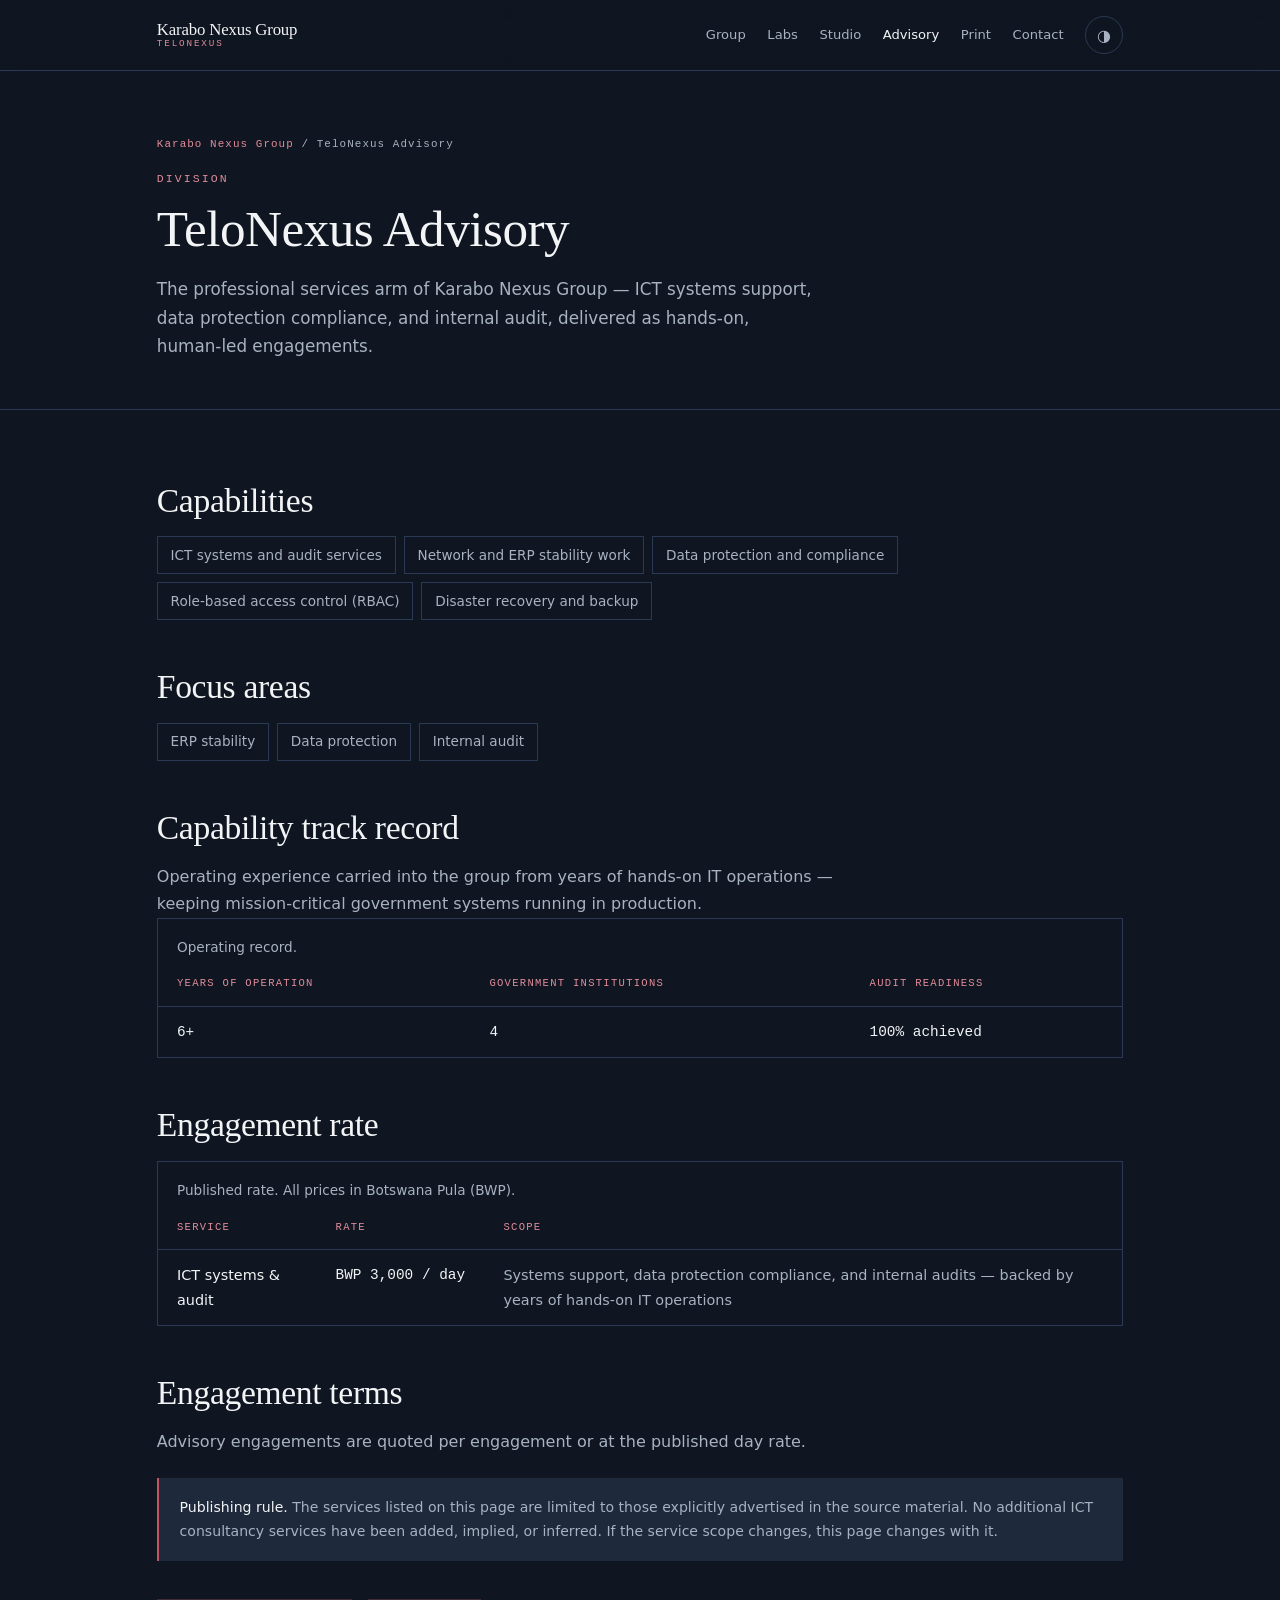
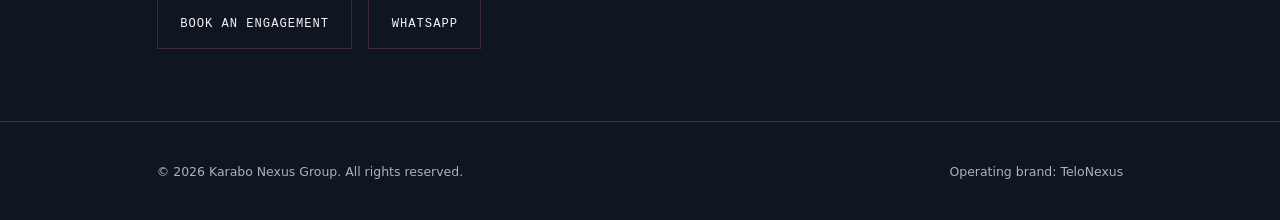
==== advisory.html @ 83cbbe05 "Karabo Nexus Group website: extracted corporate site Built from a source-verified extraction of the " ====
<!DOCTYPE html>
<html lang="en">
<head>
<meta charset="UTF-8">
<meta name="viewport" content="width=device-width, initial-scale=1.0">
<title>TeloNexus Advisory — ICT Systems, Audit &amp; Compliance | Karabo Nexus Group</title>
<meta name="description" content="TeloNexus Advisory provides ICT systems support, data protection compliance, and internal audit — human-led engagements with published day-rate terms.">
<style>
:root {
  
  --bg: #0F1621;
  --bg-2: #1E293B;
  --bg-3: #24324A;
  --ink: #F3F4F6;
  --ink-dim: #A8B2C1;
  --border: #2A3A54;
  --bronze: #C15563;
  --bronze-deep: #8E1D2C;
  --bronze-soft: rgba(193, 85, 99, 0.30);
  --steel: #A8B2C1;

  
  --accent-text: #E08C99;

  --nav-bg: linear-gradient(to bottom, rgba(15, 22, 33, 0.92), rgba(15, 22, 33, 0.72));
  --max: 1120px;
  --radius: 10px;
  --ease: cubic-bezier(.22, 1, .36, 1);
}

html[data-theme="light"] {
  --bg: #F3F4F6;
  --bg-2: #FFFFFF;
  --bg-3: #E9EEF5;
  --ink: #0F1621;
  --ink-dim: #5B6B80;
  --border: #D7DFE9;
  --bronze: #8E1D2C;
  --bronze-deep: #8E1D2C;
  --bronze-soft: rgba(142, 29, 44, 0.16);
  --accent-text: #8E1D2C;
  --steel: #52637A;
  --nav-bg: linear-gradient(to bottom, rgba(255, 255, 255, 0.94), rgba(255, 255, 255, 0.78));
}

*, *::before, *::after { box-sizing: border-box; margin: 0; padding: 0; }

html { scroll-behavior: smooth; }

body {
  background: var(--bg);
  color: var(--ink);
  font-family: 'Inter', system-ui, sans-serif;
  font-weight: 300;
  line-height: 1.7;
  -webkit-font-smoothing: antialiased;
  overflow-x: hidden;
}

img { max-width: 100%; display: block; }

a { color: inherit; }

:focus-visible {
  outline: 2px solid var(--accent-text);
  outline-offset: 3px;
  border-radius: 3px;
}

::selection { background: var(--bronze-soft); color: var(--ink); }

.skip-link {
  position: absolute; left: -9999px; top: 0;
  background: var(--bg-2); color: var(--ink);
  padding: .8rem 1.2rem; border: 1px solid var(--border); z-index: 200;
}
.skip-link:focus { left: 1rem; top: 1rem; }

h1, h2, h3, h4 { font-family: 'Fraunces', Georgia, serif; font-weight: 400; line-height: 1.15; letter-spacing: -0.01em; }

.eyebrow {
  font-family: 'IBM Plex Mono', ui-monospace, monospace;
  font-size: .72rem;
  letter-spacing: .18em;
  text-transform: uppercase;
  color: var(--accent-text);
}

.lede { color: var(--ink-dim); font-size: 1.05rem; max-width: 62ch; }

.mono {
  font-family: 'IBM Plex Mono', ui-monospace, monospace;
  font-size: .78rem;
  letter-spacing: .06em;
  color: var(--ink-dim);
}

.wrap { max-width: var(--max); margin: 0 auto; padding: 0 6vw; }
section { padding: 4.5rem 0; }
.section-head { margin-bottom: 2.6rem; }
.section-head h2 { font-size: clamp(1.7rem, 3.4vw, 2.5rem); margin-top: .6rem; }

header.site {
  position: sticky; top: 0; z-index: 50;
  backdrop-filter: blur(10px);
  background: var(--nav-bg);
  border-bottom: 1px solid var(--border);
}
.bar {
  display: flex; align-items: center; justify-content: space-between; gap: 1rem;
  padding: 1rem 6vw;
  max-width: var(--max); margin: 0 auto;
}
.brand { text-decoration: none; display: flex; flex-direction: column; line-height: 1.15; }
.brand b { font-family: 'Fraunces', serif; font-weight: 500; font-size: 1.05rem; letter-spacing: -0.01em; }
.brand span {
  font-family: 'IBM Plex Mono', monospace; font-size: .58rem;
  letter-spacing: .2em; text-transform: uppercase; color: var(--accent-text);
}
.nav { display: flex; align-items: center; gap: 1.35rem; }
.nav a { text-decoration: none; color: var(--ink-dim); font-size: .82rem; transition: color .2s; }
.nav a:hover, .nav a[aria-current="page"] { color: var(--ink); }

.theme-toggle {
  background: transparent; border: 1px solid var(--border); color: var(--ink-dim);
  width: 38px; height: 38px; border-radius: 50%; cursor: pointer; font-size: 1rem;
  display: inline-flex; align-items: center; justify-content: center;
  transition: border-color .2s, color .2s;
}
.theme-toggle:hover { border-color: var(--bronze); color: var(--ink); }

.nav-toggle { display: none; }

.hero { position: relative; padding: 6rem 0 4rem; border-bottom: 1px solid var(--border); }
.hero::after {
  content: ''; position: absolute; right: -10vmax; top: -16vmax;
  width: 44vmax; height: 44vmax; border-radius: 50%;
  background: radial-gradient(circle, rgba(193, 85, 99, .30), transparent 62%);
  filter: blur(80px); opacity: .5; pointer-events: none; z-index: 0;
}
.hero-inner { position: relative; z-index: 1; }
.hero h1 { font-size: clamp(2.2rem, 6vw, 4.2rem); margin: .9rem 0 1.2rem; }
.hero h1 em { font-style: italic; font-weight: 300; color: var(--bronze); }

.grid-4 { display: grid; grid-template-columns: repeat(2, 1fr); gap: 1.2rem; }

.card {
  position: relative; display: block; text-decoration: none;
  border: 1px solid var(--border); background: var(--bg-2);
  padding: 2rem 1.8rem;
  transition: border-color .25s, transform .25s, background .25s;
}
.card:hover, .card:focus-visible { border-color: var(--bronze); transform: translateY(-3px); background: var(--bg-3); }
.card h3 { font-size: 1.25rem; font-weight: 500; }
.card p { color: var(--ink-dim); font-size: .92rem; margin-top: .6rem; }
.card .go {
  display: inline-block; margin-top: 1.1rem;
  font-family: 'IBM Plex Mono', monospace; font-size: .68rem;
  letter-spacing: .1em; text-transform: uppercase; color: var(--accent-text);
}
.card::after {
  content: ''; position: absolute; left: 0; right: 0; bottom: 0; height: 2px;
  background: linear-gradient(90deg, var(--bronze), transparent);
  transform: scaleX(0); transform-origin: left; transition: transform .4s var(--ease);
}
.card:hover::after, .card:focus-visible::after { transform: scaleX(1); }

.teaser-box {
  border: 1px dashed var(--border); background: var(--bg-2);
  padding: 2.2rem 2rem; text-align: center;
}
.teaser-box h3 { font-size: 1.5rem; margin: .7rem 0 .6rem; }
.teaser-box p { color: var(--ink-dim); font-size: .95rem; max-width: 52ch; margin: 0 auto; }
.chips { display: flex; gap: .5rem; justify-content: center; margin-top: 1.1rem; flex-wrap: wrap; }
.chip {
  font-family: 'IBM Plex Mono', monospace; font-size: .64rem;
  letter-spacing: .1em; text-transform: uppercase;
  border: 1px solid var(--bronze-soft); padding: .3rem .7rem; color: var(--accent-text);
}

.narrative { background: var(--bg-2); border-top: 1px solid var(--border); border-bottom: 1px solid var(--border); }
.narrative h2 { font-size: clamp(1.8rem, 4vw, 2.8rem); }
.narrative h2 em { font-style: italic; font-weight: 300; color: var(--bronze); }
.narrative p { color: var(--ink-dim); max-width: 64ch; margin-top: 1.1rem; }
.narrative p + p { margin-top: .9rem; }

.page-head { border-bottom: 1px solid var(--border); padding: 4rem 0 3rem; }
.page-head h1 { font-size: clamp(2rem, 5vw, 3.2rem); margin: .7rem 0 1rem; }
.crumbs { font-family: 'IBM Plex Mono', monospace; font-size: .68rem; letter-spacing: .1em; color: var(--ink-dim); margin-bottom: 1rem; }
.crumbs a { color: var(--accent-text); text-decoration: none; }

.proof { padding: 3rem 0; border-bottom: 1px solid var(--border); }
.stats { display: flex; gap: 3rem; flex-wrap: wrap; }
.stat { border-top: 1px solid var(--border); padding-top: 1rem; min-width: 140px; }
.stat .num {
  display: block; font-family: 'Fraunces', Georgia, serif;
  font-size: 2.2rem; line-height: 1; color: var(--bronze);
}
.stat .label { display: block; margin-top: .5rem; font-size: .78rem; color: var(--ink-dim); letter-spacing: .03em; }
.proof-note { margin-top: 1.8rem; }

.table-wrap { overflow-x: auto; border: 1px solid var(--border); }
table { width: 100%; border-collapse: collapse; font-size: .9rem; min-width: 560px; }
caption { text-align: left; padding: 1.1rem 1.2rem .2rem; color: var(--ink-dim); font-size: .85rem; }
th, td { text-align: left; padding: .8rem 1.2rem; border-top: 1px solid var(--border); vertical-align: top; }
thead th {
  font-family: 'IBM Plex Mono', monospace; font-size: .66rem;
  letter-spacing: .12em; text-transform: uppercase;
  color: var(--accent-text); font-weight: 500; border-top: 0;
}
td.price { font-family: 'IBM Plex Mono', monospace; white-space: nowrap; color: var(--ink); }
td.scope { color: var(--ink-dim); }

.prose h2 { font-size: clamp(1.5rem, 3vw, 2.1rem); margin: 3rem 0 1rem; }
.prose h2:first-child { margin-top: 0; }
.prose p { color: var(--ink-dim); max-width: 68ch; margin-top: .9rem; }
.prose ul { list-style: none; margin-top: 1rem; display: flex; flex-wrap: wrap; gap: .5rem; }
.prose li {
  border: 1px solid var(--border); padding: .4rem .8rem; font-size: .85rem; color: var(--ink-dim);
}

.note {
  border-left: 2px solid var(--bronze); background: var(--bg-2);
  padding: 1.1rem 1.3rem; margin-top: 1.4rem;
  font-size: .88rem; color: var(--ink-dim);
}
.note b { color: var(--ink); font-weight: 500; }

.btn {
  display: inline-flex; align-items: center; gap: .6rem;
  font-family: 'IBM Plex Mono', monospace; font-size: .76rem;
  letter-spacing: .08em; text-transform: uppercase; text-decoration: none;
  color: var(--ink); border: 1px solid var(--bronze-soft);
  padding: .85rem 1.4rem; transition: background .2s, border-color .2s;
}
.btn:hover { background: rgba(193, 85, 99, .12); border-color: var(--bronze); }

.actions { display: flex; gap: 1rem; flex-wrap: wrap; margin-top: 2.4rem; }

.contact-grid { display: grid; grid-template-columns: repeat(auto-fit, minmax(220px, 1fr)); gap: 1.2rem; }
.contact-card { border: 1px solid var(--border); background: var(--bg-2); padding: 1.5rem; }
.contact-card h3 { font-size: 1.05rem; font-weight: 500; margin-bottom: .5rem; }
.contact-card a { color: var(--accent-text); text-decoration: none; font-size: .9rem; }
.contact-card a:hover { text-decoration: underline; }

footer.site {
  border-top: 1px solid var(--border); padding: 2.4rem 0;
  color: var(--ink-dim); font-size: .78rem;
}
footer.site .foot-inner {
  max-width: var(--max); margin: 0 auto; padding: 0 6vw;
  display: flex; justify-content: space-between; gap: 1rem; flex-wrap: wrap;
}
footer.site a { color: var(--ink-dim); }

@media (max-width: 760px) {
  .grid-4 { grid-template-columns: 1fr; }
  .bar { flex-wrap: wrap; }
  .nav {
    display: none; position: absolute; top: 100%; left: 0; right: 0;
    flex-direction: column; align-items: flex-start; gap: 1rem;
    background: var(--bg-2); border-bottom: 1px solid var(--border);
    padding: 1.4rem 6vw;
  }
  .nav.open { display: flex; }
  .nav-toggle {
    display: inline-flex; flex-direction: column; align-items: center; justify-content: center;
    gap: 5px; width: 42px; height: 42px; cursor: pointer;
    background: transparent; border: 1px solid var(--border); color: var(--ink); border-radius: 8px;
  }
  .nav-toggle span { display: block; width: 18px; height: 2px; background: var(--ink); }
}

@media (prefers-reduced-motion: reduce) {
  *, *::before, *::after { animation: none !important; transition: none !important; }
  html { scroll-behavior: auto; }
}

.reveal { opacity: 0; transform: translateY(22px); transition: opacity .7s var(--ease), transform .7s var(--ease); }
.reveal.in { opacity: 1; transform: none; }
@media (prefers-reduced-motion: reduce) { .reveal { opacity: 1; transform: none; } }
</style>
</head>
<body>

<a class="skip-link" href="#main">Skip to content</a>

<header class="site">
  <div class="bar">
    <a class="brand" href="index.html"><b>Karabo Nexus Group</b><span>TeloNexus</span></a>
    <button class="nav-toggle" id="navToggle" aria-label="Open menu" aria-expanded="false" aria-controls="nav"><span></span><span></span><span></span></button>
    <nav class="nav" id="nav" aria-label="Primary">
      <a href="index.html">Group</a>
      <a href="labs.html">Labs</a>
      <a href="studio.html">Studio</a>
      <a href="advisory.html" aria-current="page">Advisory</a>
      <a href="print.html">Print</a>
      <a href="index.html#contact">Contact</a>
      <button class="theme-toggle" id="themeToggle" aria-label="Toggle light and dark mode">◑</button>
    </nav>
  </div>
</header>

<main id="main">

  <section class="page-head">
    <div class="wrap">
      <p class="crumbs"><a href="index.html">Karabo Nexus Group</a> / TeloNexus Advisory</p>
      <p class="eyebrow">Division</p>
      <h1>TeloNexus Advisory</h1>
      <p class="lede">The professional services arm of Karabo Nexus Group — ICT systems support, data protection compliance, and internal audit, delivered as hands-on, human-led engagements.</p>
    </div>
  </section>

  <section class="prose">
    <div class="wrap">

      <h2>Capabilities</h2>
      <ul>
        <li>ICT systems and audit services</li>
        <li>Network and ERP stability work</li>
        <li>Data protection and compliance</li>
        <li>Role-based access control (RBAC)</li>
        <li>Disaster recovery and backup</li>
      </ul>

      <h2>Focus areas</h2>
      <ul>
        <li>ERP stability</li>
        <li>Data protection</li>
        <li>Internal audit</li>
      </ul>

      <h2>Capability track record</h2>
      <p>Operating experience carried into the group from years of hands-on IT operations — keeping mission-critical government systems running in production.</p>
      <div class="table-wrap">
        <table>
          <caption>Operating record.</caption>
          <thead><tr><th scope="col">Years of operation</th><th scope="col">Government institutions</th><th scope="col">Audit readiness</th></tr></thead>
          <tbody>
            <tr><td class="price">6+</td><td class="price">4</td><td class="price">100% achieved</td></tr>
          </tbody>
        </table>
      </div>

      <h2>Engagement rate</h2>
      <div class="table-wrap">
        <table>
          <caption>Published rate. All prices in Botswana Pula (BWP).</caption>
          <thead><tr><th scope="col">Service</th><th scope="col">Rate</th><th scope="col">Scope</th></tr></thead>
          <tbody>
            <tr><td>ICT systems &amp; audit</td><td class="price">BWP 3,000 / day</td><td class="scope">Systems support, data protection compliance, and internal audits — backed by years of hands-on IT operations</td></tr>
          </tbody>
        </table>
      </div>

      <h2>Engagement terms</h2>
      <p>Advisory engagements are quoted per engagement or at the published day rate.</p>
      <div class="note">
        <b>Publishing rule.</b> The services listed on this page are limited to those explicitly advertised in the source material. No additional ICT consultancy services have been added, implied, or inferred. If the service scope changes, this page changes with it.
      </div>

      <div class="actions">
        <a class="btn" href="mailto:karabokeontse@gmail.com?subject=ICT%20audit%20enquiry">Book an engagement</a>
        <a class="btn" href="https://wa.me/26772947916" rel="noopener" target="_blank">WhatsApp</a>
      </div>

    </div>
  </section>

</main>

<footer class="site">
  <div class="foot-inner">
    <span>© 2026 Karabo Nexus Group. All rights reserved.</span>
    <span>Operating brand: TeloNexus</span>
  </div>
</footer>

<script>
(function () {
  var root = document.documentElement, btn = document.getElementById('themeToggle');
  var nav = document.getElementById('nav'), navBtn = document.getElementById('navToggle');
  if (btn) btn.addEventListener('click', function () {
    var light = root.getAttribute('data-theme') === 'light';
    root.setAttribute('data-theme', light ? 'dark' : 'light');
    btn.textContent = light ? '◑' : '◐';
  });
  if (navBtn) navBtn.addEventListener('click', function () {
    var open = nav.classList.toggle('open');
    navBtn.setAttribute('aria-expanded', String(open));
  });
})();
</script>

</body>
</html>
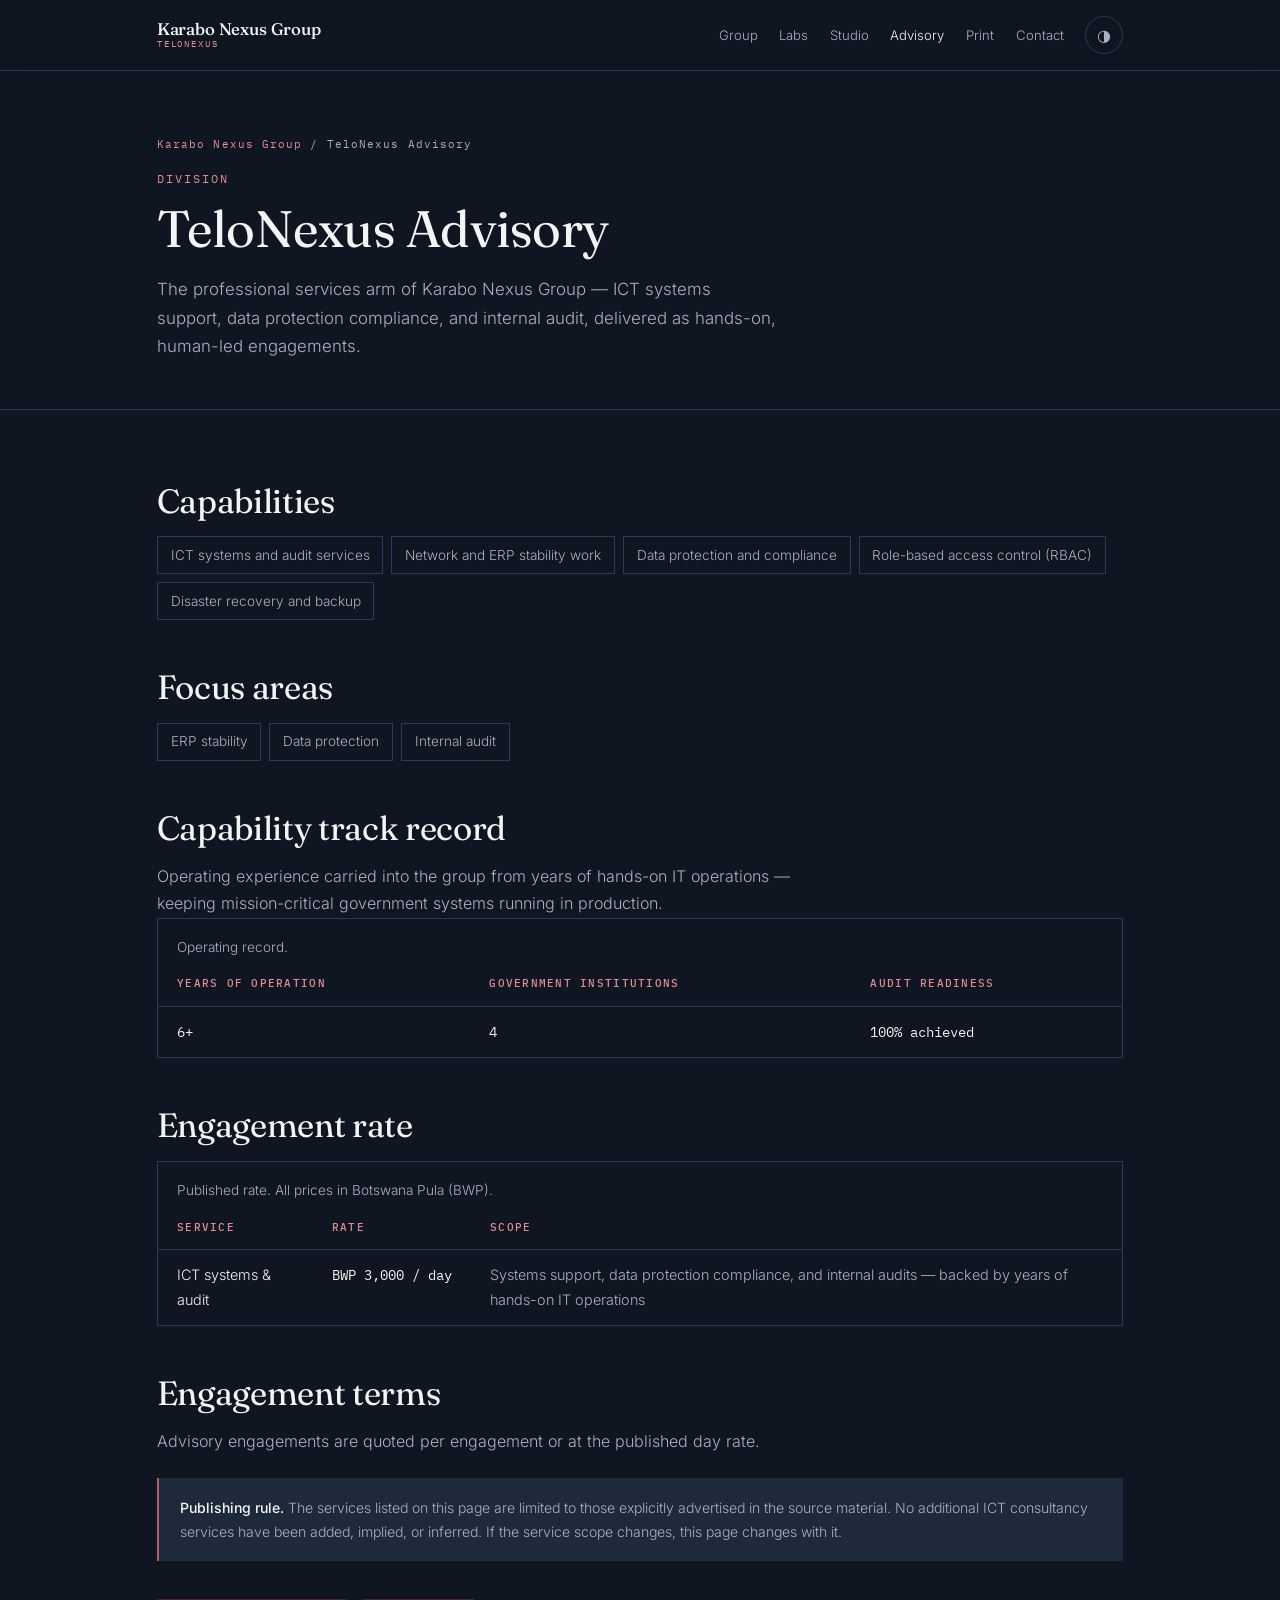
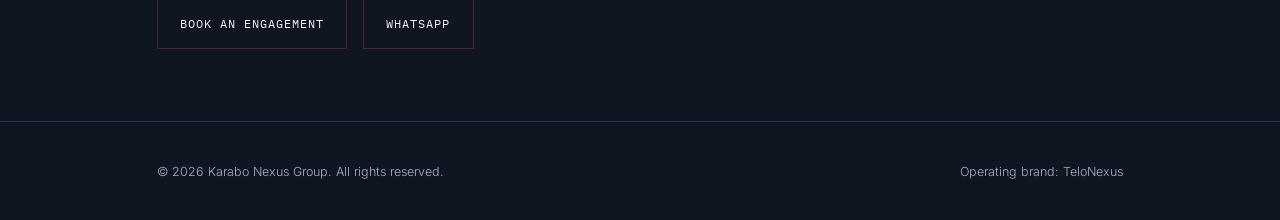
==== commit f99984a6: "Add client work gallery and self-hosted type Studio division now shows 23 pieces of client work acro" ====
--- a/advisory.html
+++ b/advisory.html
@@ -6,6 +6,39 @@
 <title>TeloNexus Advisory — ICT Systems, Audit &amp; Compliance | Karabo Nexus Group</title>
 <meta name="description" content="TeloNexus Advisory provides ICT systems support, data protection compliance, and internal audit — human-led engagements with published day-rate terms.">
 <style>
+@font-face {
+  font-family: 'Fraunces';
+  font-style: normal;
+  font-weight: 300 600;
+  font-display: swap;
+  src: url('assets/fonts/fraunces-var.woff2') format('woff2');
+  unicode-range: U+0000-00FF, U+0131, U+0152-0153, U+02BB-02BC, U+02C6, U+02DA, U+02DC, U+2000-206F, U+2074, U+20AC, U+2122, U+2191, U+2193, U+2212, U+2215, U+FEFF, U+FFFD;
+}
+@font-face {
+  font-family: 'Inter';
+  font-style: normal;
+  font-weight: 300 600;
+  font-display: swap;
+  src: url('assets/fonts/inter-var.woff2') format('woff2');
+  unicode-range: U+0000-00FF, U+0131, U+0152-0153, U+02BB-02BC, U+02C6, U+02DA, U+02DC, U+2000-206F, U+2074, U+20AC, U+2122, U+2191, U+2193, U+2212, U+2215, U+FEFF, U+FFFD;
+}
+@font-face {
+  font-family: 'IBM Plex Mono';
+  font-style: normal;
+  font-weight: 400;
+  font-display: swap;
+  src: url('assets/fonts/plexmono-400.woff2') format('woff2');
+  unicode-range: U+0000-00FF, U+0131, U+0152-0153, U+02BB-02BC, U+02C6, U+02DA, U+02DC, U+2000-206F, U+2074, U+20AC, U+2122, U+2191, U+2193, U+2212, U+2215, U+FEFF, U+FFFD;
+}
+@font-face {
+  font-family: 'IBM Plex Mono';
+  font-style: normal;
+  font-weight: 500;
+  font-display: swap;
+  src: url('assets/fonts/plexmono-500.woff2') format('woff2');
+  unicode-range: U+0000-00FF, U+0131, U+0152-0153, U+02BB-02BC, U+02C6, U+02DA, U+02DC, U+2000-206F, U+2074, U+20AC, U+2122, U+2191, U+2193, U+2212, U+2215, U+FEFF, U+FFFD;
+}
+
 :root {
   
   --bg: #0F1621;
@@ -198,6 +231,31 @@
 }
 .stat .label { display: block; margin-top: .5rem; font-size: .78rem; color: var(--ink-dim); letter-spacing: .03em; }
 .proof-note { margin-top: 1.8rem; }
+
+.gallery { display: grid; grid-template-columns: repeat(auto-fill, minmax(190px, 1fr)); gap: .9rem; margin-top: 1.2rem; }
+.shot {
+  position: relative; display: block; aspect-ratio: 4 / 5; overflow: hidden;
+  border: 1px solid var(--border); background: var(--bg-3);
+}
+.shot.wide { aspect-ratio: 4 / 3; }
+.shot img { width: 100%; height: 100%; object-fit: cover; transition: transform .35s var(--ease); }
+.shot:hover, .shot:focus-visible { border-color: var(--bronze); }
+.shot:hover img { transform: scale(1.04); }
+.shot figcaption {
+  position: absolute; left: 0; right: 0; bottom: 0;
+  padding: 1.6rem .8rem .6rem;
+  background: linear-gradient(to top, rgba(15, 22, 33, .92), transparent);
+  font-family: 'IBM Plex Mono', ui-monospace, monospace;
+  font-size: .6rem; letter-spacing: .1em; text-transform: uppercase;
+  color: var(--ink); opacity: 0; transition: opacity .25s;
+}
+.shot:hover figcaption, .shot:focus-visible figcaption { opacity: 1; }
+.gallery-tag {
+  display: inline-block; margin-top: 1.6rem;
+  font-family: 'IBM Plex Mono', ui-monospace, monospace;
+  font-size: .66rem; letter-spacing: .14em; text-transform: uppercase;
+  color: var(--accent-text);
+}
 
 .table-wrap { overflow-x: auto; border: 1px solid var(--border); }
 table { width: 100%; border-collapse: collapse; font-size: .9rem; min-width: 560px; }
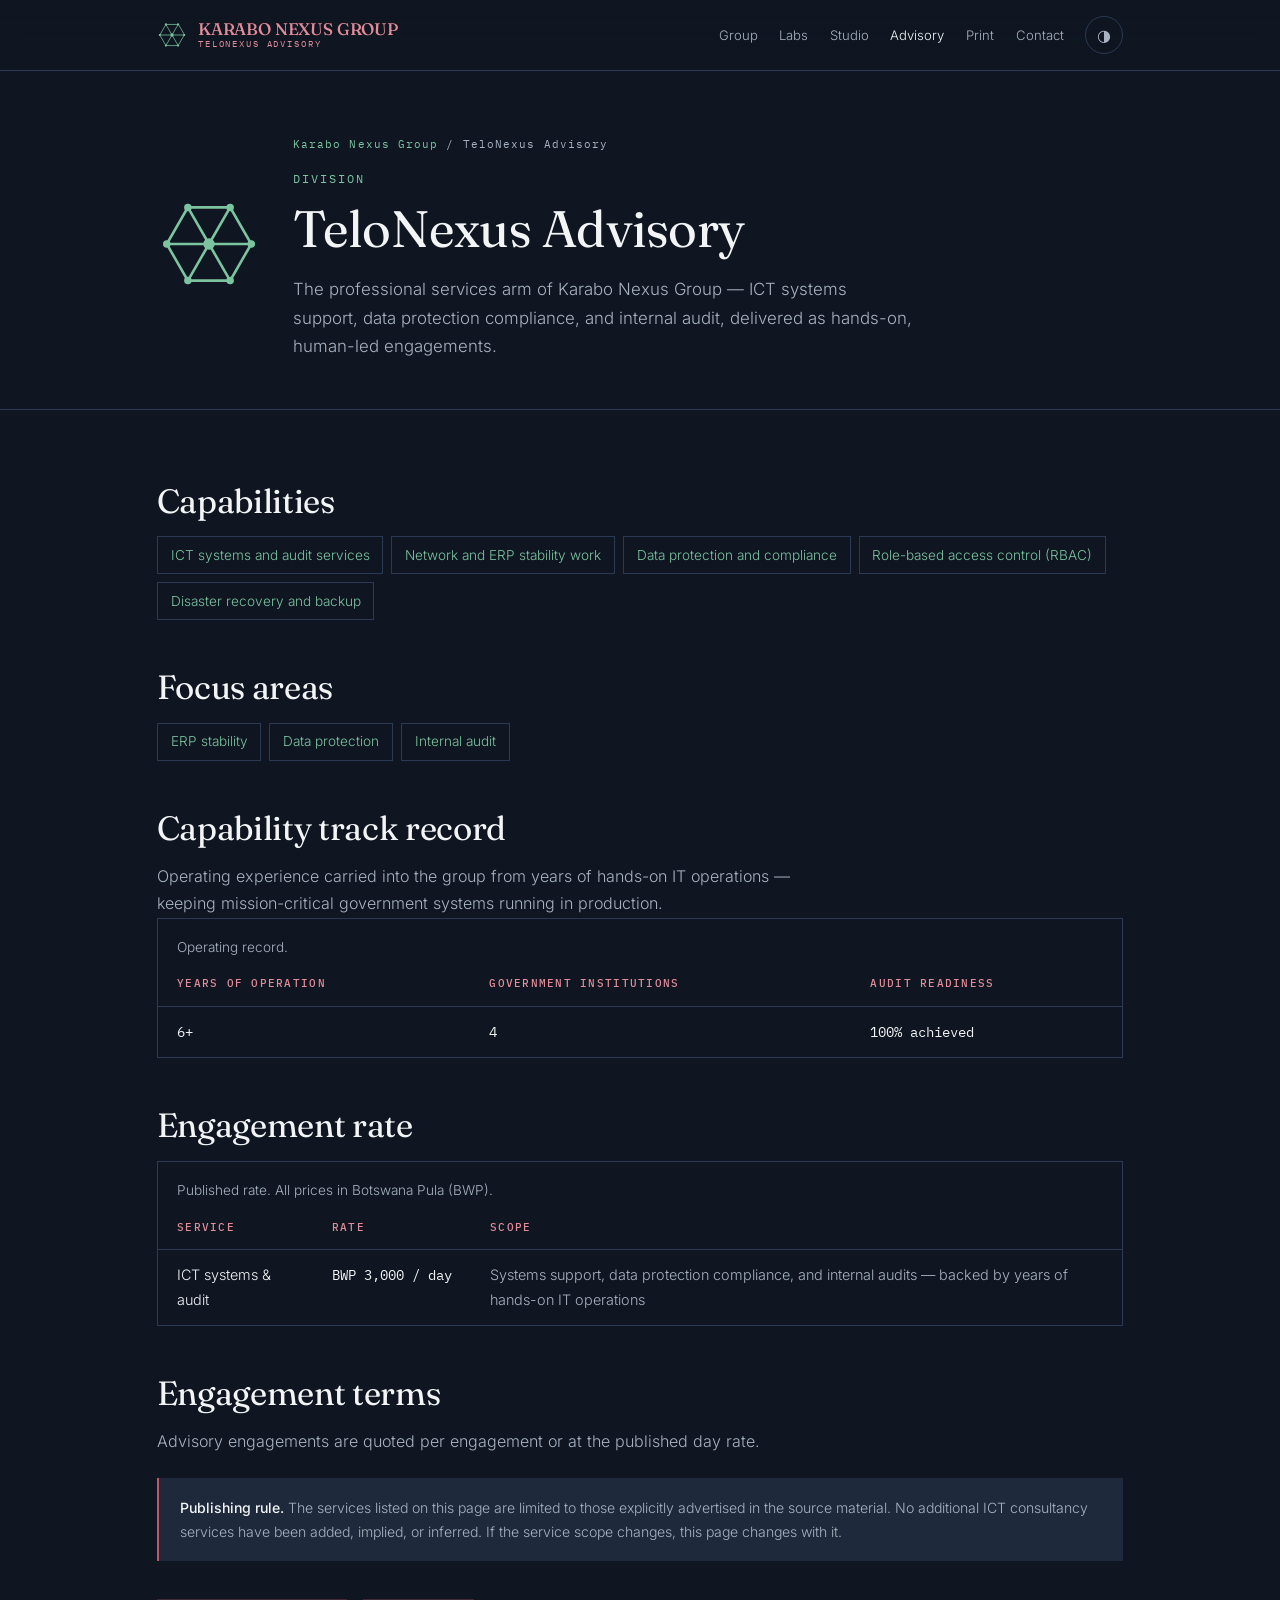
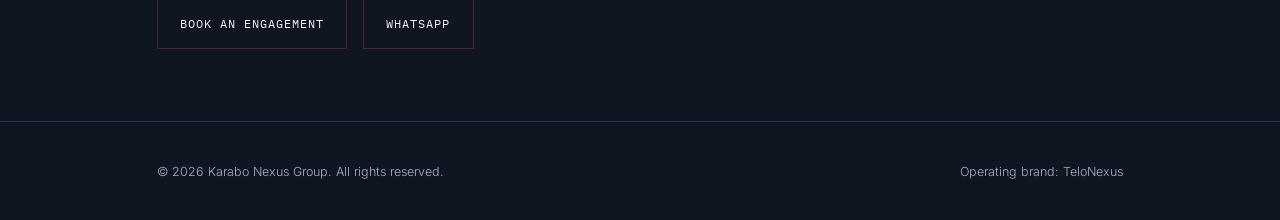
==== commit f1113bc1: "Apply brand marks and division thematics across the site Each division now carries its own mark and " ====
--- a/advisory.html
+++ b/advisory.html
@@ -337,15 +337,49 @@
 .reveal { opacity: 0; transform: translateY(22px); transition: opacity .7s var(--ease), transform .7s var(--ease); }
 .reveal.in { opacity: 1; transform: none; }
 @media (prefers-reduced-motion: reduce) { .reveal { opacity: 1; transform: none; } }
+
+:root{
+  --div-labs:#5FA8E8;
+  --div-studio:#D4718A;
+  --div-print:#D9A441;
+  --div-advisory:#7CC4A0;
+  --div:#E08C99;           
+  --div-fill:rgba(224,139,153,.12);
+}
+[data-division="labs"]{--div:var(--div-labs);--div-fill:rgba(95,168,232,.12)}
+[data-division="studio"]{--div:var(--div-studio);--div-fill:rgba(212,113,138,.12)}
+[data-division="print"]{--div:var(--div-print);--div-fill:rgba(217,164,65,.12)}
+[data-division="advisory"]{--div:var(--div-advisory);--div-fill:rgba(124,196,160,.12)}
+
+.eyebrow,.crumbs a,.go,.contact-card a,.prose li{color:var(--div)}
+.card--labs .eyebrow,.card--labs .go{color:var(--div-labs)}
+.card--studio .eyebrow,.card--studio .go{color:var(--div-studio)}
+.card--print .eyebrow,.card--print .go{color:var(--div-print)}
+.card--advisory .eyebrow,.card--advisory .go{color:var(--div-advisory)}
+
+.brand{gap:.7rem;flex-direction:row;align-items:center}
+.brand svg{width:30px;height:30px;flex:0 0 30px}
+.brand .brand-text{display:flex;flex-direction:column;line-height:1.15}
+
+.head-row{display:flex;align-items:center;gap:2rem;flex-wrap:wrap}
+.head-mark{flex:0 0 auto}
+.head-mark svg{width:104px;height:104px}
+.head-copy{flex:1 1 320px;min-width:0}
+
+.card>svg{width:58px;height:58px;display:block;margin:0 0 1rem}
+.card{text-align:left}
+.card h3{margin-top:.15rem}
+
+@media (max-width:760px){.head-mark svg{width:72px;height:72px}.brand svg{width:26px;height:26px;flex:0 0 26px}}
 </style>
 </head>
-<body>
+<body data-division="advisory">
 
 <a class="skip-link" href="#main">Skip to content</a>
 
 <header class="site">
   <div class="bar">
-    <a class="brand" href="index.html"><b>Karabo Nexus Group</b><span>TeloNexus</span></a>
+    <a class="brand" href="index.html"><svg xmlns="http://www.w3.org/2000/svg" viewBox="0 0 128 128" role="img" aria-label="TeloNexus Advisory"> <title>TeloNexus Advisory</title> <g stroke="#7CC4A0" stroke-width="3.2" fill="none" stroke-linecap="round"> <path d="M116.00,64.00 L90.00,109.03 L38.00,109.03 L12.00,64.00 L38.00,18.97 L90.00,18.97 Z"/> <line x1="64" y1="64" x2="116.00" y2="64.00" /><line x1="64" y1="64" x2="90.00" y2="109.03" /><line x1="64" y1="64" x2="38.00" y2="109.03" /><line x1="64" y1="64" x2="12.00" y2="64.00" /><line x1="64" y1="64" x2="38.00" y2="18.97" /><line x1="64" y1="64" x2="90.00" y2="18.97" /> </g> <circle cx="116.00" cy="64.00" r="4.6" fill="#7CC4A0"/><circle cx="90.00" cy="109.03" r="4.6" fill="#7CC4A0"/><circle cx="38.00" cy="109.03" r="4.6" fill="#7CC4A0"/><circle cx="12.00" cy="64.00" r="4.6" fill="#7CC4A0"/><circle cx="38.00" cy="18.97" r="4.6" fill="#7CC4A0"/><circle cx="90.00" cy="18.97" r="4.6" fill="#7CC4A0"/> <circle cx="64" cy="64" r="7" fill="#7CC4A0"/> </svg><span class="brand-text"><b>Karabo Nexus Group</b><span>TeloNexus Advisory</span></span></a>
     <button class="nav-toggle" id="navToggle" aria-label="Open menu" aria-expanded="false" aria-controls="nav"><span></span><span></span><span></span></button>
     <nav class="nav" id="nav" aria-label="Primary">
       <a href="index.html">Group</a>
@@ -361,14 +395,12 @@
 
 <main id="main">
 
-  <section class="page-head">
-    <div class="wrap">
+  <section class="page-head"><div class="wrap head-row"><div class="head-mark"><svg xmlns="http://www.w3.org/2000/svg" viewBox="0 0 128 128" role="img" aria-label="TeloNexus Advisory"> <title>TeloNexus Advisory</title> <g stroke="#7CC4A0" stroke-width="3.2" fill="none" stroke-linecap="round"> <path d="M116.00,64.00 L90.00,109.03 L38.00,109.03 L12.00,64.00 L38.00,18.97 L90.00,18.97 Z"/> <line x1="64" y1="64" x2="116.00" y2="64.00" /><line x1="64" y1="64" x2="90.00" y2="109.03" /><line x1="64" y1="64" x2="38.00" y2="109.03" /><line x1="64" y1="64" x2="12.00" y2="64.00" /><line x1="64" y1="64" x2="38.00" y2="18.97" /><line x1="64" y1="64" x2="90.00" y2="18.97" /> </g> <circle cx="116.00" cy="64.00" r="4.6" fill="#7CC4A0"/><circle cx="90.00" cy="109.03" r="4.6" fill="#7CC4A0"/><circle cx="38.00" cy="109.03" r="4.6" fill="#7CC4A0"/><circle cx="12.00" cy="64.00" r="4.6" fill="#7CC4A0"/><circle cx="38.00" cy="18.97" r="4.6" fill="#7CC4A0"/><circle cx="90.00" cy="18.97" r="4.6" fill="#7CC4A0"/> <circle cx="64" cy="64" r="7" fill="#7CC4A0"/> </svg></div><div class="head-copy">
       <p class="crumbs"><a href="index.html">Karabo Nexus Group</a> / TeloNexus Advisory</p>
       <p class="eyebrow">Division</p>
       <h1>TeloNexus Advisory</h1>
       <p class="lede">The professional services arm of Karabo Nexus Group — ICT systems support, data protection compliance, and internal audit, delivered as hands-on, human-led engagements.</p>
-    </div>
-  </section>
+    </div></div></section>
 
   <section class="prose">
     <div class="wrap">
